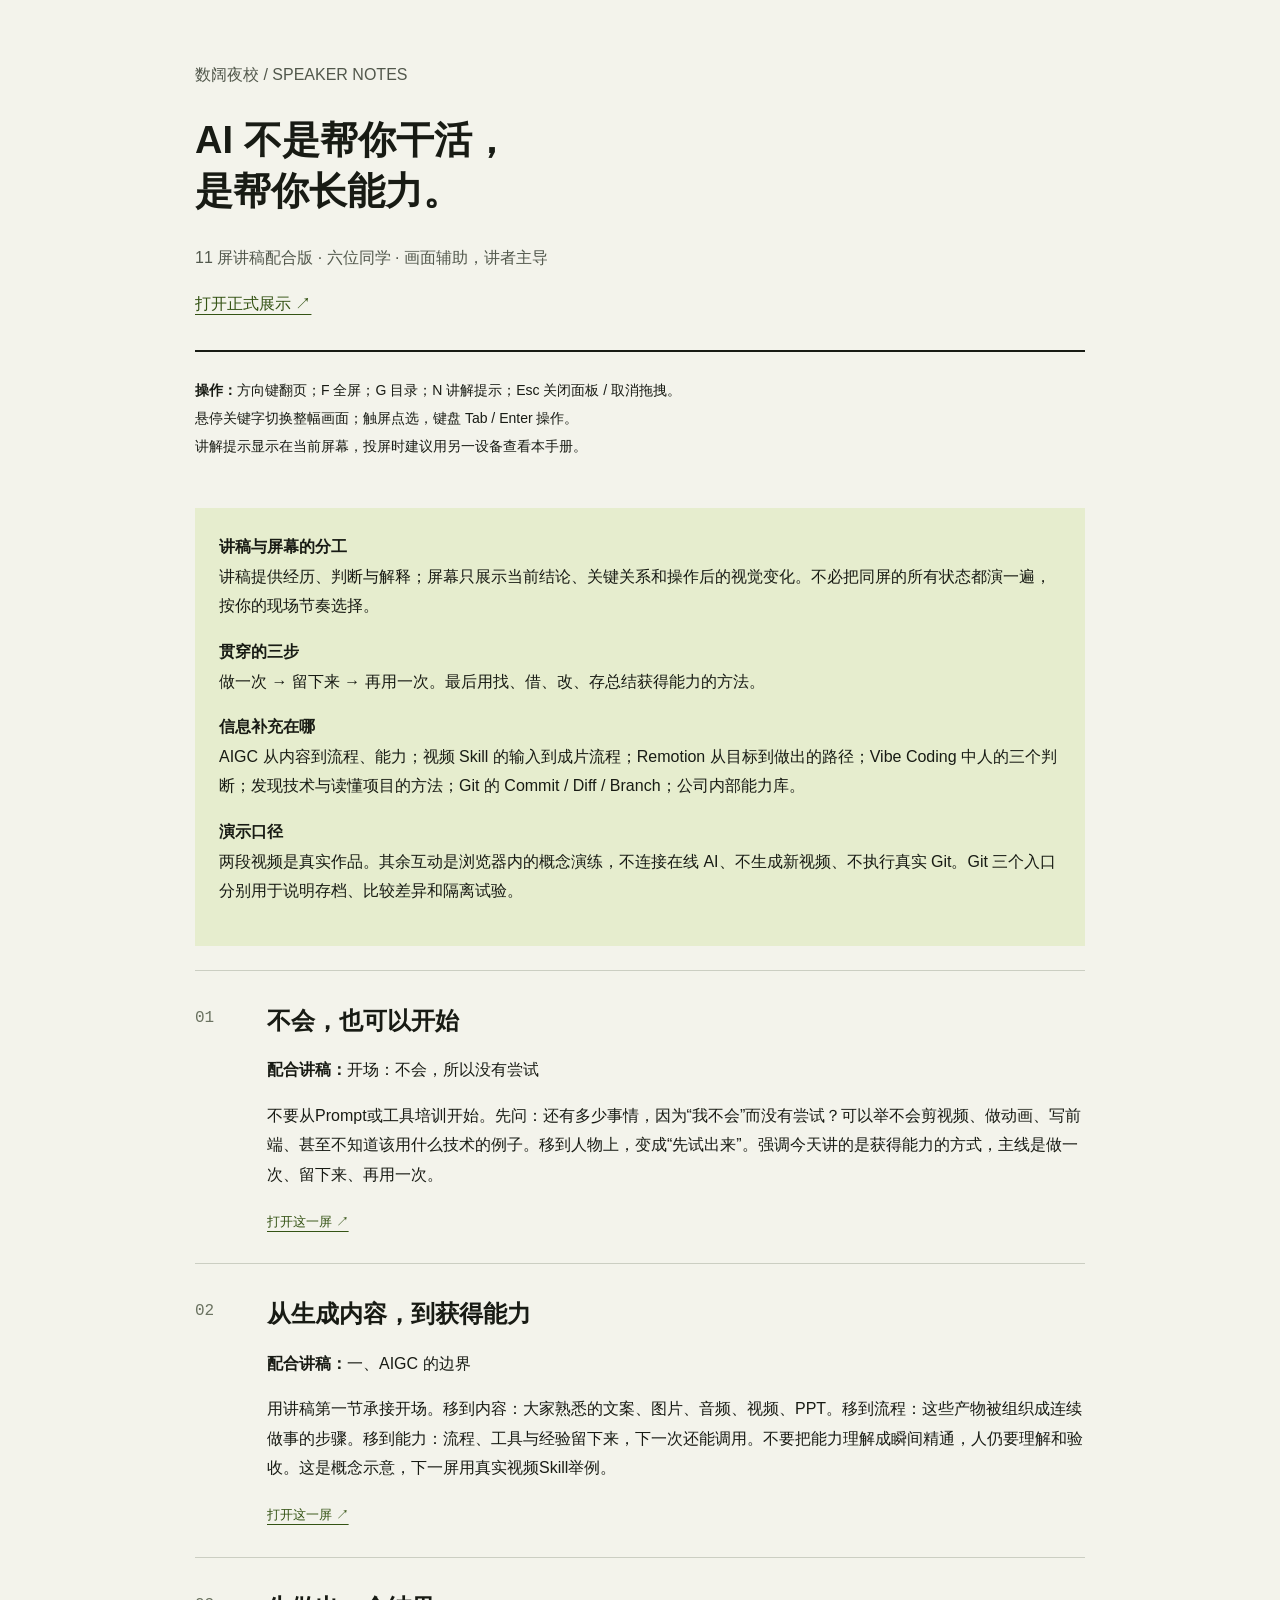
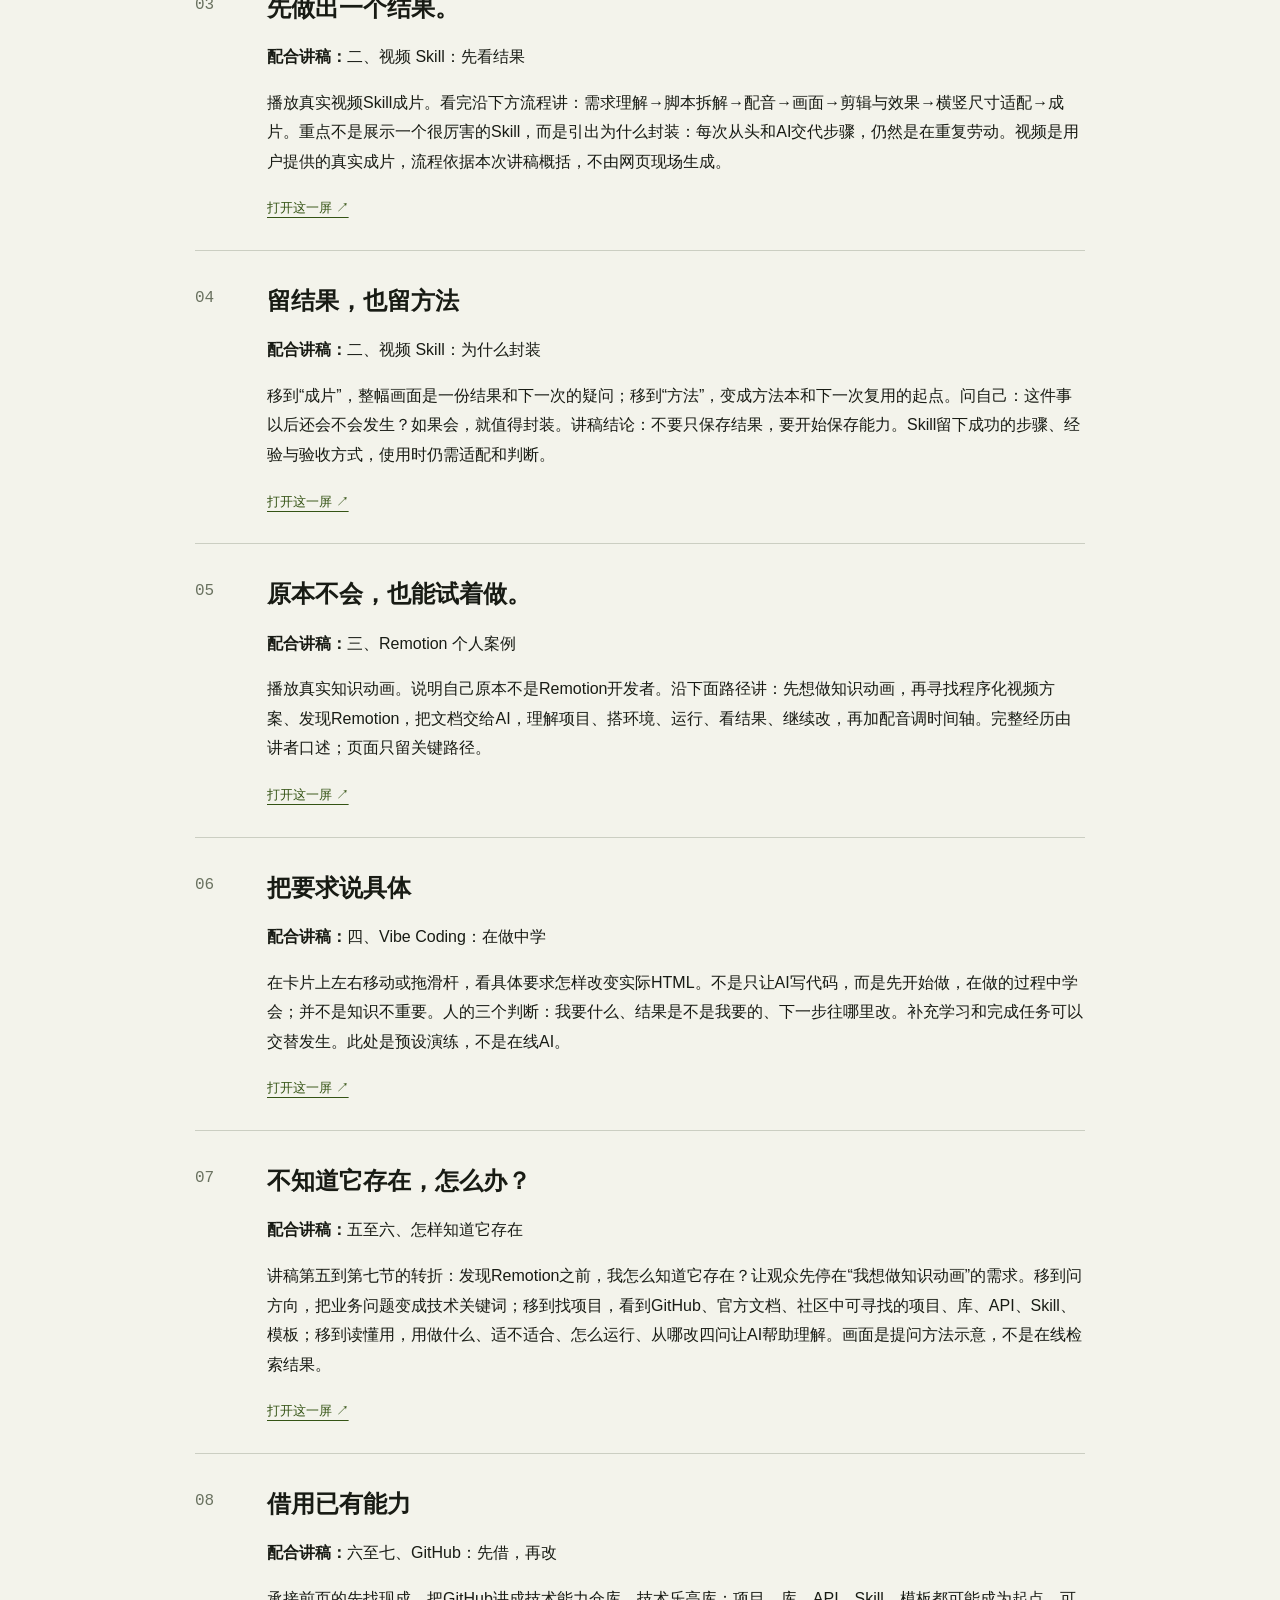
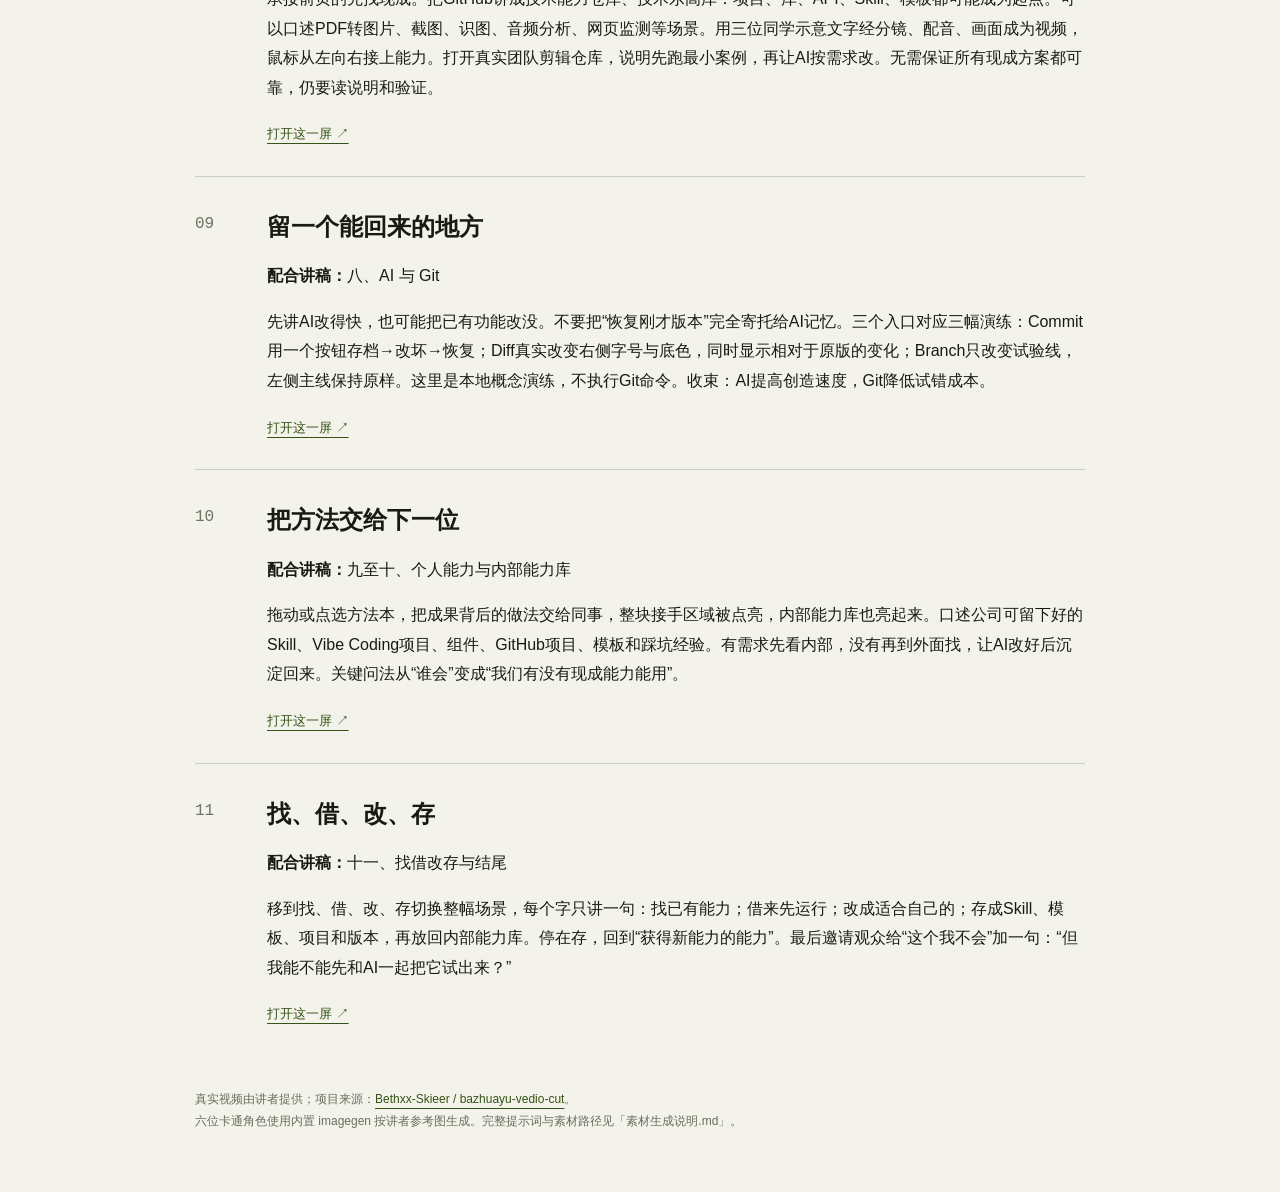
==== 讲者手册.html @ d0a694f9 "Publish interactive AI capability night school presentation" ====
<!doctype html><html lang="zh-CN"><head><meta charset="utf-8"><meta name="viewport" content="width=device-width,initial-scale=1"><title>数阔夜校 · 讲者手册</title><style>
*{box-sizing:border-box}body{margin:0;background:#f3f3eb;color:#181b14;font-family:'Microsoft YaHei',sans-serif;line-height:1.85}main{max-width:950px;margin:auto;padding:60px 30px}header{border-bottom:2px solid #181b14;padding-bottom:32px}h1{font-size:38px;line-height:1.35}header p{color:#52584c}a{color:#345314;text-underline-offset:5px}nav{padding:24px 0;line-height:2;font-size:14px}section{display:grid;grid-template-columns:48px 1fr;gap:24px;border-top:1px solid #cbcec2;padding:28px 0;break-inside:avoid}.num{font-family:Consolas,monospace;color:#6a7260;padding-top:5px}h2{font-size:24px;margin:0 0 12px}p{font-size:16px;margin:0 0 16px}section a{font-size:13px}aside{background:#e6edce;padding:24px;margin:24px 0}footer{font-size:12px;margin-top:32px;color:#66705b}@media(max-width:600px){main{padding:32px 20px}h1{font-size:30px}section{grid-template-columns:28px 1fr;gap:14px}}@media print{main{padding:0}nav,a{display:none}header{page-break-after:avoid}h1{font-size:28px}h2{font-size:18px}p{font-size:12px}section{padding:14px 0}aside{padding:12px}}
</style></head><body><main><header><p>数阔夜校 / SPEAKER NOTES</p><h1>AI 不是帮你干活，<br>是帮你长能力。</h1><p>11 屏讲稿配合版 · 六位同学 · 画面辅助，讲者主导</p><a href="index.html" target="presentation">打开正式展示 ↗</a></header><nav><b>操作：</b>方向键翻页；F 全屏；G 目录；N 讲解提示；Esc 关闭面板 / 取消拖拽。<br>悬停关键字切换整幅画面；触屏点选，键盘 Tab / Enter 操作。<br>讲解提示显示在当前屏幕，投屏时建议用另一设备查看本手册。</nav><aside><b>讲稿与屏幕的分工</b><p>讲稿提供经历、判断与解释；屏幕只展示当前结论、关键关系和操作后的视觉变化。不必把同屏的所有状态都演一遍，按你的现场节奏选择。</p><b>贯穿的三步</b><p>做一次 → 留下来 → 再用一次。最后用找、借、改、存总结获得能力的方法。</p><b>信息补充在哪</b><p>AIGC 从内容到流程、能力；视频 Skill 的输入到成片流程；Remotion 从目标到做出的路径；Vibe Coding 中人的三个判断；发现技术与读懂项目的方法；Git 的 Commit / Diff / Branch；公司内部能力库。</p><b>演示口径</b><p>两段视频是真实作品。其余互动是浏览器内的概念演练，不连接在线 AI、不生成新视频、不执行真实 Git。Git 三个入口分别用于说明存档、比较差异和隔离试验。</p></aside><section><span class="num">01</span><div><h2>不会，也可以开始</h2><p><b>配合讲稿：</b>开场：不会，所以没有尝试</p><p>不要从Prompt或工具培训开始。先问：还有多少事情，因为“我不会”而没有尝试？可以举不会剪视频、做动画、写前端、甚至不知道该用什么技术的例子。移到人物上，变成“先试出来”。强调今天讲的是获得能力的方式，主线是做一次、留下来、再用一次。</p><a href="index.html#opening" target="presentation">打开这一屏 ↗</a></div></section><section><span class="num">02</span><div><h2>从生成内容，到获得能力</h2><p><b>配合讲稿：</b>一、AIGC 的边界</p><p>用讲稿第一节承接开场。移到内容：大家熟悉的文案、图片、音频、视频、PPT。移到流程：这些产物被组织成连续做事的步骤。移到能力：流程、工具与经验留下来，下一次还能调用。不要把能力理解成瞬间精通，人仍要理解和验收。这是概念示意，下一屏用真实视频Skill举例。</p><a href="index.html#aigc" target="presentation">打开这一屏 ↗</a></div></section><section><span class="num">03</span><div><h2>先做出一个结果。</h2><p><b>配合讲稿：</b>二、视频 Skill：先看结果</p><p>播放真实视频Skill成片。看完沿下方流程讲：需求理解→脚本拆解→配音→画面→剪辑与效果→横竖尺寸适配→成片。重点不是展示一个很厉害的Skill，而是引出为什么封装：每次从头和AI交代步骤，仍然是在重复劳动。视频是用户提供的真实成片，流程依据本次讲稿概括，不由网页现场生成。</p><a href="index.html#video-skill" target="presentation">打开这一屏 ↗</a></div></section><section><span class="num">04</span><div><h2>留结果，也留方法</h2><p><b>配合讲稿：</b>二、视频 Skill：为什么封装</p><p>移到“成片”，整幅画面是一份结果和下一次的疑问；移到“方法”，变成方法本和下一次复用的起点。问自己：这件事以后还会不会发生？如果会，就值得封装。讲稿结论：不要只保存结果，要开始保存能力。Skill留下成功的步骤、经验与验收方式，使用时仍需适配和判断。</p><a href="index.html#workflow" target="presentation">打开这一屏 ↗</a></div></section><section><span class="num">05</span><div><h2>原本不会，也能试着做。</h2><p><b>配合讲稿：</b>三、Remotion 个人案例</p><p>播放真实知识动画。说明自己原本不是Remotion开发者。沿下面路径讲：先想做知识动画，再寻找程序化视频方案、发现Remotion，把文档交给AI，理解项目、搭环境、运行、看结果、继续改，再加配音调时间轴。完整经历由讲者口述；页面只留关键路径。</p><a href="index.html#remotion" target="presentation">打开这一屏 ↗</a></div></section><section><span class="num">06</span><div><h2>把要求说具体</h2><p><b>配合讲稿：</b>四、Vibe Coding：在做中学</p><p>在卡片上左右移动或拖滑杆，看具体要求怎样改变实际HTML。不是只让AI写代码，而是先开始做，在做的过程中学会；并不是知识不重要。人的三个判断：我要什么、结果是不是我要的、下一步往哪里改。补充学习和完成任务可以交替发生。此处是预设演练，不是在线AI。</p><a href="index.html#human-ai" target="presentation">打开这一屏 ↗</a></div></section><section><span class="num">07</span><div><h2>不知道它存在，怎么办？</h2><p><b>配合讲稿：</b>五至六、怎样知道它存在</p><p>讲稿第五到第七节的转折：发现Remotion之前，我怎么知道它存在？让观众先停在“我想做知识动画”的需求。移到问方向，把业务问题变成技术关键词；移到找项目，看到GitHub、官方文档、社区中可寻找的项目、库、API、Skill、模板；移到读懂用，用做什么、适不适合、怎么运行、从哪改四问让AI帮助理解。画面是提问方法示意，不是在线检索结果。</p><a href="index.html#discover" target="presentation">打开这一屏 ↗</a></div></section><section><span class="num">08</span><div><h2>借用已有能力</h2><p><b>配合讲稿：</b>六至七、GitHub：先借，再改</p><p>承接前页的先找现成。把GitHub讲成技术能力仓库、技术乐高库：项目、库、API、Skill、模板都可能成为起点。可以口述PDF转图片、截图、识图、音频分析、网页监测等场景。用三位同学示意文字经分镜、配音、画面成为视频，鼠标从左向右接上能力。打开真实团队剪辑仓库，说明先跑最小案例，再让AI按需求改。无需保证所有现成方案都可靠，仍要读说明和验证。</p><a href="index.html#github" target="presentation">打开这一屏 ↗</a></div></section><section><span class="num">09</span><div><h2>留一个能回来的地方</h2><p><b>配合讲稿：</b>八、AI 与 Git</p><p>先讲AI改得快，也可能把已有功能改没。不要把“恢复刚才版本”完全寄托给AI记忆。三个入口对应三幅演练：Commit用一个按钮存档→改坏→恢复；Diff真实改变右侧字号与底色，同时显示相对于原版的变化；Branch只改变试验线，左侧主线保持原样。这里是本地概念演练，不执行Git命令。收束：AI提高创造速度，Git降低试错成本。</p><a href="index.html#git" target="presentation">打开这一屏 ↗</a></div></section><section><span class="num">10</span><div><h2>把方法交给下一位</h2><p><b>配合讲稿：</b>九至十、个人能力与内部能力库</p><p>拖动或点选方法本，把成果背后的做法交给同事，整块接手区域被点亮，内部能力库也亮起来。口述公司可留下好的Skill、Vibe Coding项目、组件、GitHub项目、模板和踩坑经验。有需求先看内部，没有再到外面找，让AI改好后沉淀回来。关键问法从“谁会”变成“我们有没有现成能力能用”。</p><a href="index.html#team" target="presentation">打开这一屏 ↗</a></div></section><section><span class="num">11</span><div><h2>找、借、改、存</h2><p><b>配合讲稿：</b>十一、找借改存与结尾</p><p>移到找、借、改、存切换整幅场景，每个字只讲一句：找已有能力；借来先运行；改成适合自己的；存成Skill、模板、项目和版本，再放回内部能力库。停在存，回到“获得新能力的能力”。最后邀请观众给“这个我不会”加一句：“但我能不能先和AI一起把它试出来？”</p><a href="index.html#ending" target="presentation">打开这一屏 ↗</a></div></section><footer>真实视频由讲者提供；项目来源：<a href="https://github.com/Bethxx-Skieer/bazhuayu-vedio-cut">Bethxx-Skieer / bazhuayu-vedio-cut</a>。<br>六位卡通角色使用内置 imagegen 按讲者参考图生成。完整提示词与素材路径见「素材生成说明.md」。</footer></main></body></html>
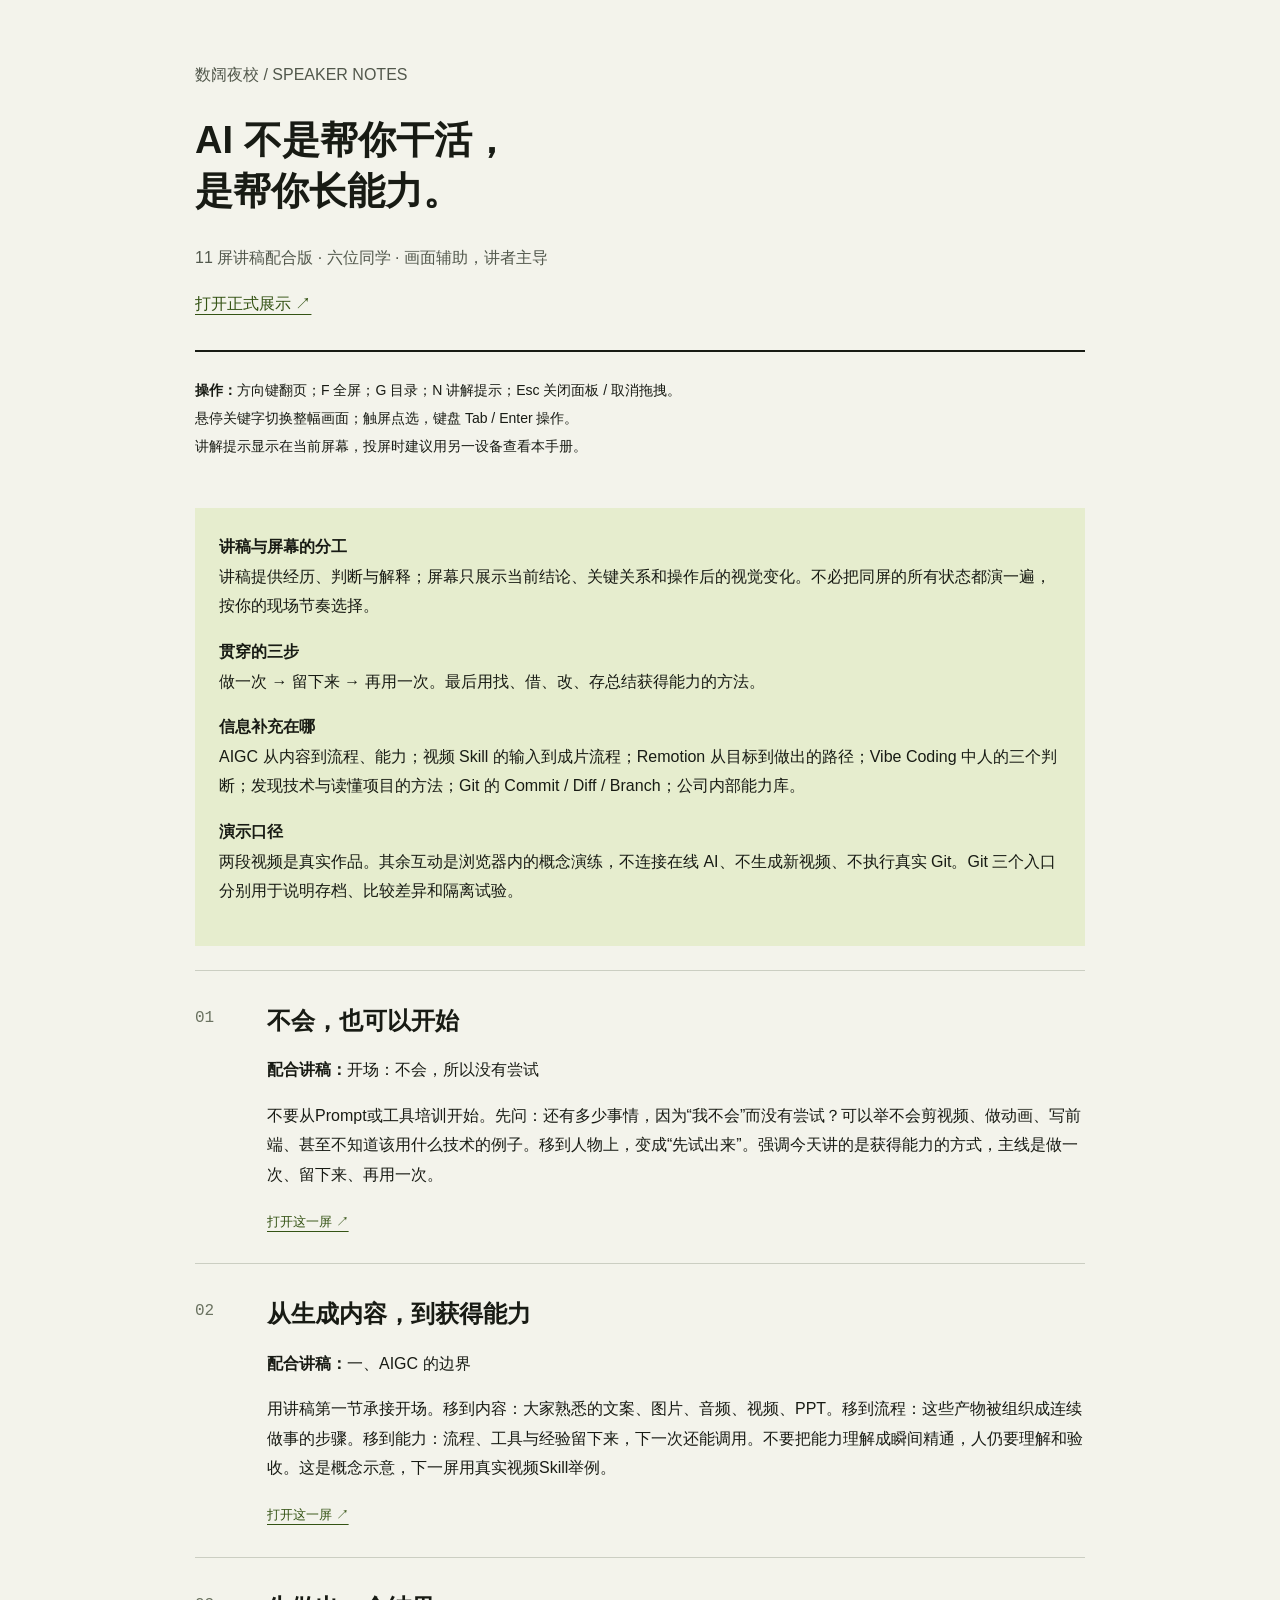
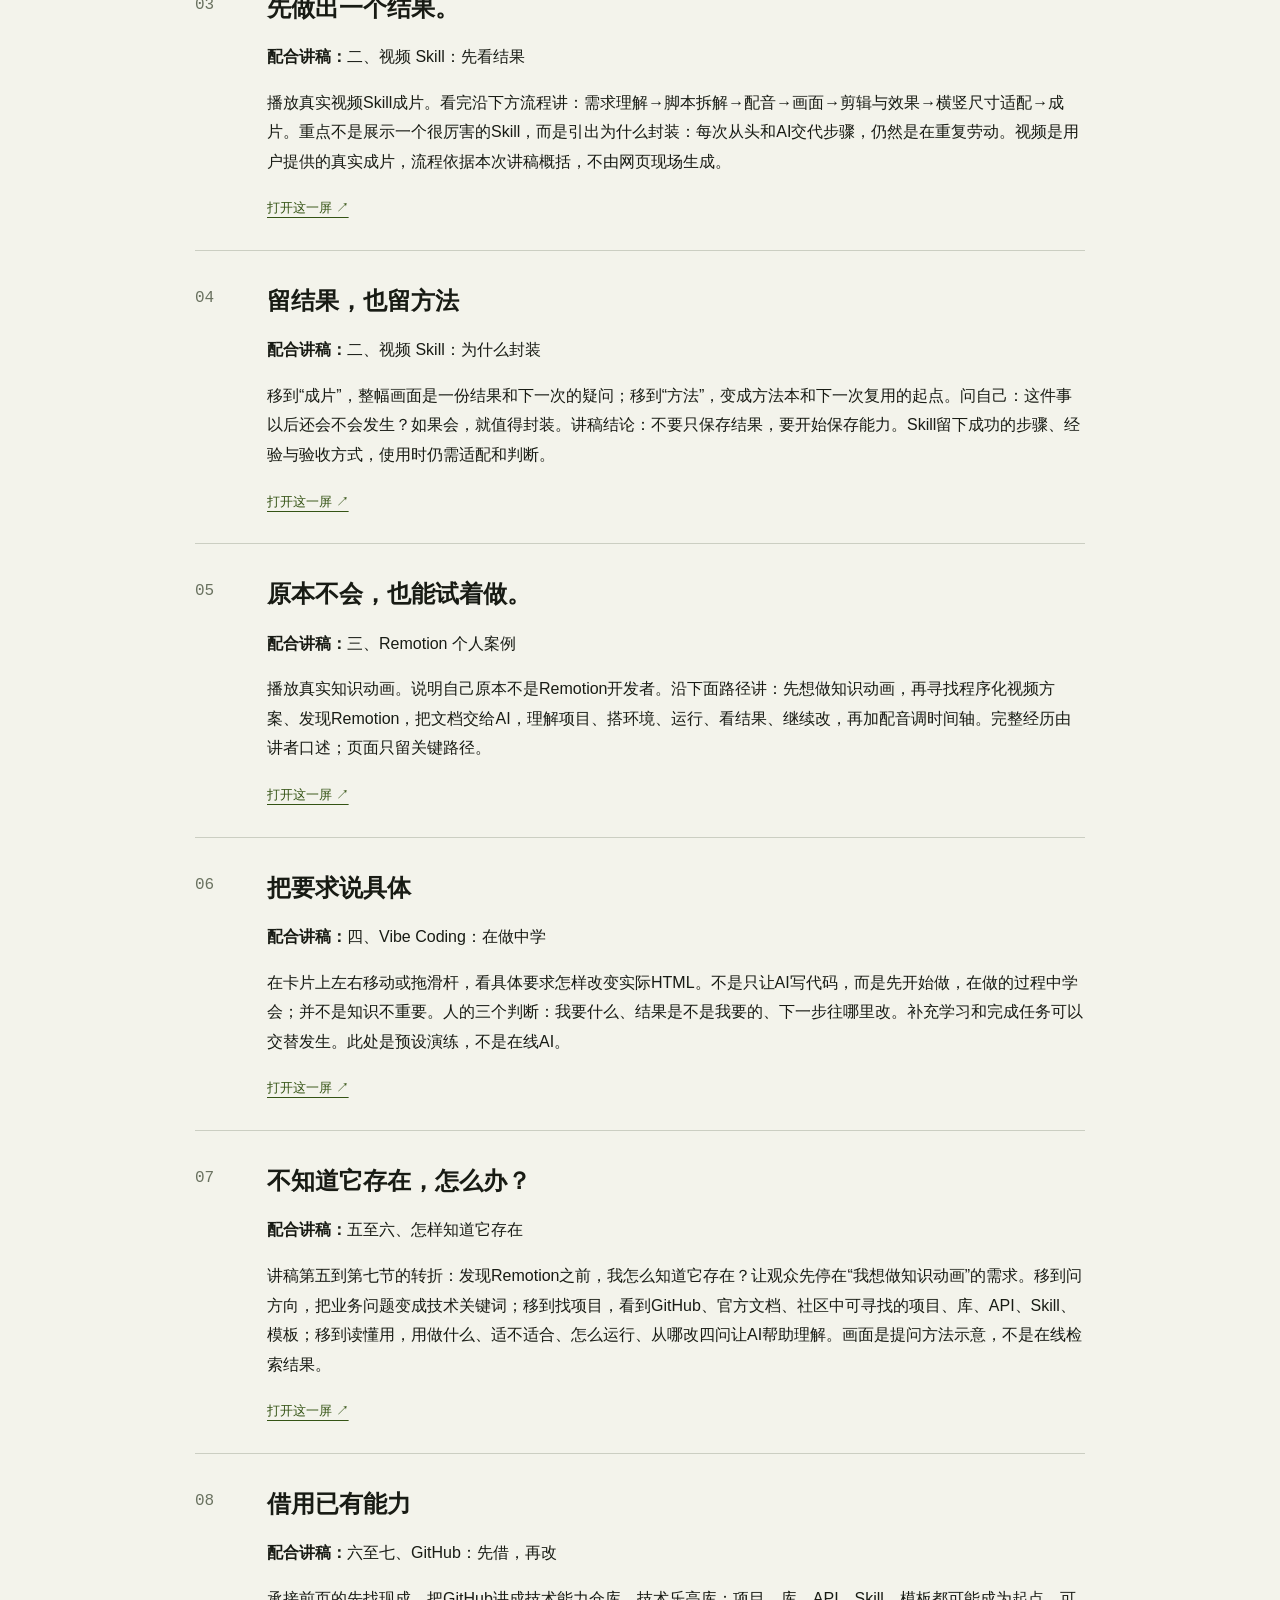
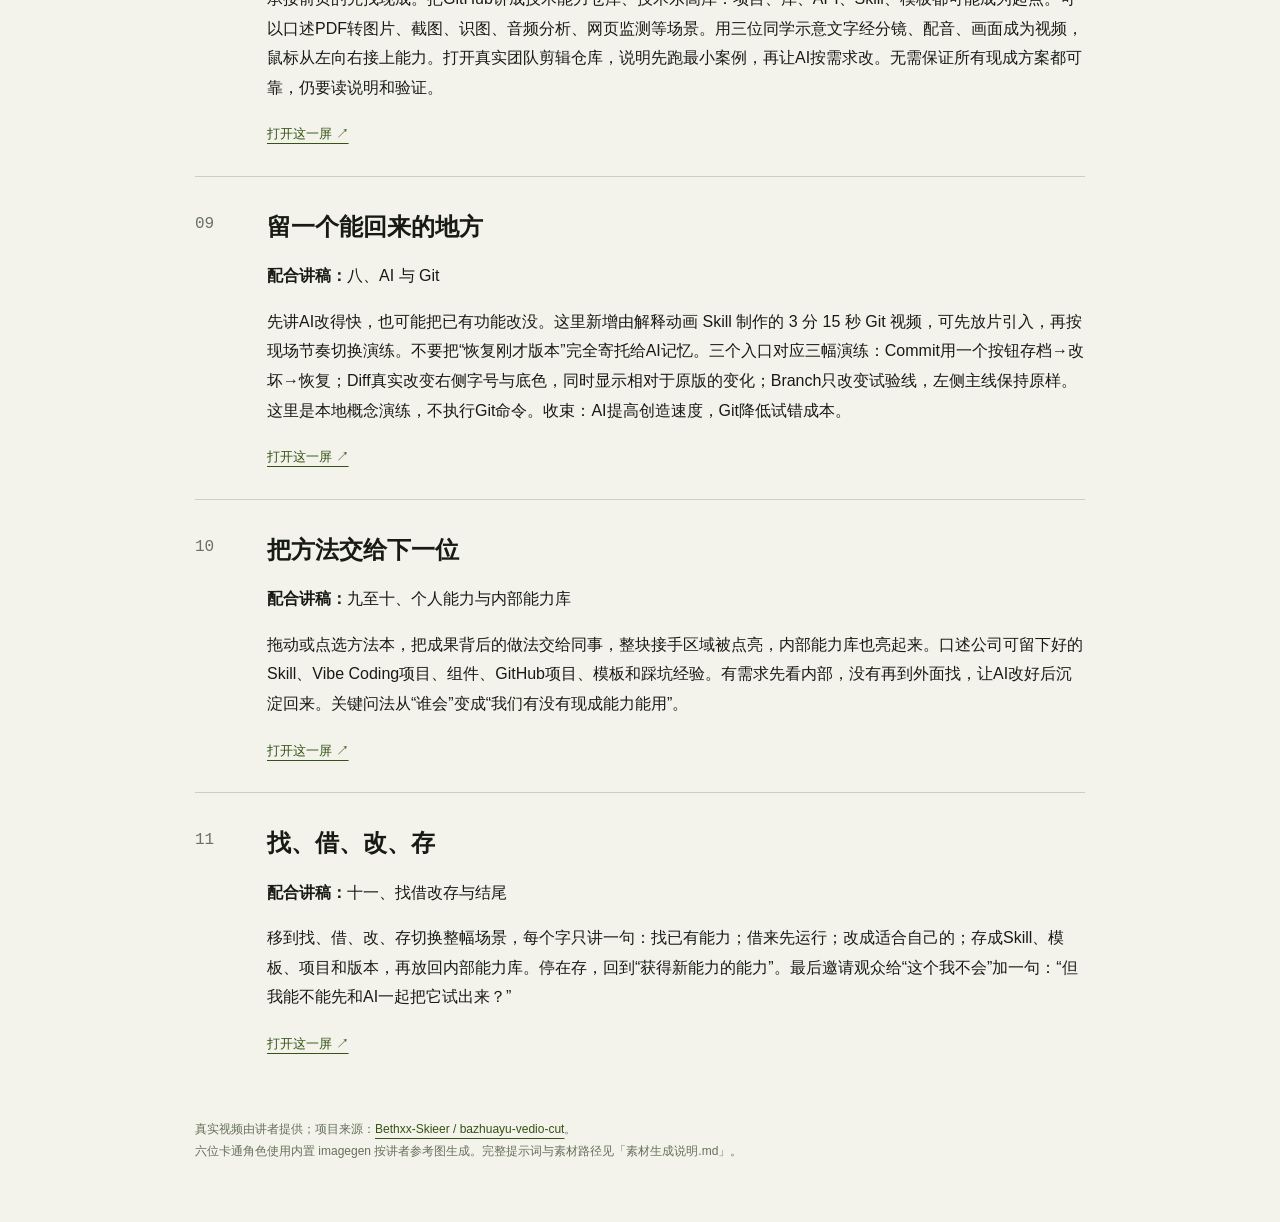
==== commit e9e39e29: "Add Git explainer video and illustrated cover" ====
--- a/讲者手册.html
+++ b/讲者手册.html
@@ -1,3 +1,3 @@
 <!doctype html><html lang="zh-CN"><head><meta charset="utf-8"><meta name="viewport" content="width=device-width,initial-scale=1"><title>数阔夜校 · 讲者手册</title><style>
 *{box-sizing:border-box}body{margin:0;background:#f3f3eb;color:#181b14;font-family:'Microsoft YaHei',sans-serif;line-height:1.85}main{max-width:950px;margin:auto;padding:60px 30px}header{border-bottom:2px solid #181b14;padding-bottom:32px}h1{font-size:38px;line-height:1.35}header p{color:#52584c}a{color:#345314;text-underline-offset:5px}nav{padding:24px 0;line-height:2;font-size:14px}section{display:grid;grid-template-columns:48px 1fr;gap:24px;border-top:1px solid #cbcec2;padding:28px 0;break-inside:avoid}.num{font-family:Consolas,monospace;color:#6a7260;padding-top:5px}h2{font-size:24px;margin:0 0 12px}p{font-size:16px;margin:0 0 16px}section a{font-size:13px}aside{background:#e6edce;padding:24px;margin:24px 0}footer{font-size:12px;margin-top:32px;color:#66705b}@media(max-width:600px){main{padding:32px 20px}h1{font-size:30px}section{grid-template-columns:28px 1fr;gap:14px}}@media print{main{padding:0}nav,a{display:none}header{page-break-after:avoid}h1{font-size:28px}h2{font-size:18px}p{font-size:12px}section{padding:14px 0}aside{padding:12px}}
-</style></head><body><main><header><p>数阔夜校 / SPEAKER NOTES</p><h1>AI 不是帮你干活，<br>是帮你长能力。</h1><p>11 屏讲稿配合版 · 六位同学 · 画面辅助，讲者主导</p><a href="index.html" target="presentation">打开正式展示 ↗</a></header><nav><b>操作：</b>方向键翻页；F 全屏；G 目录；N 讲解提示；Esc 关闭面板 / 取消拖拽。<br>悬停关键字切换整幅画面；触屏点选，键盘 Tab / Enter 操作。<br>讲解提示显示在当前屏幕，投屏时建议用另一设备查看本手册。</nav><aside><b>讲稿与屏幕的分工</b><p>讲稿提供经历、判断与解释；屏幕只展示当前结论、关键关系和操作后的视觉变化。不必把同屏的所有状态都演一遍，按你的现场节奏选择。</p><b>贯穿的三步</b><p>做一次 → 留下来 → 再用一次。最后用找、借、改、存总结获得能力的方法。</p><b>信息补充在哪</b><p>AIGC 从内容到流程、能力；视频 Skill 的输入到成片流程；Remotion 从目标到做出的路径；Vibe Coding 中人的三个判断；发现技术与读懂项目的方法；Git 的 Commit / Diff / Branch；公司内部能力库。</p><b>演示口径</b><p>两段视频是真实作品。其余互动是浏览器内的概念演练，不连接在线 AI、不生成新视频、不执行真实 Git。Git 三个入口分别用于说明存档、比较差异和隔离试验。</p></aside><section><span class="num">01</span><div><h2>不会，也可以开始</h2><p><b>配合讲稿：</b>开场：不会，所以没有尝试</p><p>不要从Prompt或工具培训开始。先问：还有多少事情，因为“我不会”而没有尝试？可以举不会剪视频、做动画、写前端、甚至不知道该用什么技术的例子。移到人物上，变成“先试出来”。强调今天讲的是获得能力的方式，主线是做一次、留下来、再用一次。</p><a href="index.html#opening" target="presentation">打开这一屏 ↗</a></div></section><section><span class="num">02</span><div><h2>从生成内容，到获得能力</h2><p><b>配合讲稿：</b>一、AIGC 的边界</p><p>用讲稿第一节承接开场。移到内容：大家熟悉的文案、图片、音频、视频、PPT。移到流程：这些产物被组织成连续做事的步骤。移到能力：流程、工具与经验留下来，下一次还能调用。不要把能力理解成瞬间精通，人仍要理解和验收。这是概念示意，下一屏用真实视频Skill举例。</p><a href="index.html#aigc" target="presentation">打开这一屏 ↗</a></div></section><section><span class="num">03</span><div><h2>先做出一个结果。</h2><p><b>配合讲稿：</b>二、视频 Skill：先看结果</p><p>播放真实视频Skill成片。看完沿下方流程讲：需求理解→脚本拆解→配音→画面→剪辑与效果→横竖尺寸适配→成片。重点不是展示一个很厉害的Skill，而是引出为什么封装：每次从头和AI交代步骤，仍然是在重复劳动。视频是用户提供的真实成片，流程依据本次讲稿概括，不由网页现场生成。</p><a href="index.html#video-skill" target="presentation">打开这一屏 ↗</a></div></section><section><span class="num">04</span><div><h2>留结果，也留方法</h2><p><b>配合讲稿：</b>二、视频 Skill：为什么封装</p><p>移到“成片”，整幅画面是一份结果和下一次的疑问；移到“方法”，变成方法本和下一次复用的起点。问自己：这件事以后还会不会发生？如果会，就值得封装。讲稿结论：不要只保存结果，要开始保存能力。Skill留下成功的步骤、经验与验收方式，使用时仍需适配和判断。</p><a href="index.html#workflow" target="presentation">打开这一屏 ↗</a></div></section><section><span class="num">05</span><div><h2>原本不会，也能试着做。</h2><p><b>配合讲稿：</b>三、Remotion 个人案例</p><p>播放真实知识动画。说明自己原本不是Remotion开发者。沿下面路径讲：先想做知识动画，再寻找程序化视频方案、发现Remotion，把文档交给AI，理解项目、搭环境、运行、看结果、继续改，再加配音调时间轴。完整经历由讲者口述；页面只留关键路径。</p><a href="index.html#remotion" target="presentation">打开这一屏 ↗</a></div></section><section><span class="num">06</span><div><h2>把要求说具体</h2><p><b>配合讲稿：</b>四、Vibe Coding：在做中学</p><p>在卡片上左右移动或拖滑杆，看具体要求怎样改变实际HTML。不是只让AI写代码，而是先开始做，在做的过程中学会；并不是知识不重要。人的三个判断：我要什么、结果是不是我要的、下一步往哪里改。补充学习和完成任务可以交替发生。此处是预设演练，不是在线AI。</p><a href="index.html#human-ai" target="presentation">打开这一屏 ↗</a></div></section><section><span class="num">07</span><div><h2>不知道它存在，怎么办？</h2><p><b>配合讲稿：</b>五至六、怎样知道它存在</p><p>讲稿第五到第七节的转折：发现Remotion之前，我怎么知道它存在？让观众先停在“我想做知识动画”的需求。移到问方向，把业务问题变成技术关键词；移到找项目，看到GitHub、官方文档、社区中可寻找的项目、库、API、Skill、模板；移到读懂用，用做什么、适不适合、怎么运行、从哪改四问让AI帮助理解。画面是提问方法示意，不是在线检索结果。</p><a href="index.html#discover" target="presentation">打开这一屏 ↗</a></div></section><section><span class="num">08</span><div><h2>借用已有能力</h2><p><b>配合讲稿：</b>六至七、GitHub：先借，再改</p><p>承接前页的先找现成。把GitHub讲成技术能力仓库、技术乐高库：项目、库、API、Skill、模板都可能成为起点。可以口述PDF转图片、截图、识图、音频分析、网页监测等场景。用三位同学示意文字经分镜、配音、画面成为视频，鼠标从左向右接上能力。打开真实团队剪辑仓库，说明先跑最小案例，再让AI按需求改。无需保证所有现成方案都可靠，仍要读说明和验证。</p><a href="index.html#github" target="presentation">打开这一屏 ↗</a></div></section><section><span class="num">09</span><div><h2>留一个能回来的地方</h2><p><b>配合讲稿：</b>八、AI 与 Git</p><p>先讲AI改得快，也可能把已有功能改没。不要把“恢复刚才版本”完全寄托给AI记忆。三个入口对应三幅演练：Commit用一个按钮存档→改坏→恢复；Diff真实改变右侧字号与底色，同时显示相对于原版的变化；Branch只改变试验线，左侧主线保持原样。这里是本地概念演练，不执行Git命令。收束：AI提高创造速度，Git降低试错成本。</p><a href="index.html#git" target="presentation">打开这一屏 ↗</a></div></section><section><span class="num">10</span><div><h2>把方法交给下一位</h2><p><b>配合讲稿：</b>九至十、个人能力与内部能力库</p><p>拖动或点选方法本，把成果背后的做法交给同事，整块接手区域被点亮，内部能力库也亮起来。口述公司可留下好的Skill、Vibe Coding项目、组件、GitHub项目、模板和踩坑经验。有需求先看内部，没有再到外面找，让AI改好后沉淀回来。关键问法从“谁会”变成“我们有没有现成能力能用”。</p><a href="index.html#team" target="presentation">打开这一屏 ↗</a></div></section><section><span class="num">11</span><div><h2>找、借、改、存</h2><p><b>配合讲稿：</b>十一、找借改存与结尾</p><p>移到找、借、改、存切换整幅场景，每个字只讲一句：找已有能力；借来先运行；改成适合自己的；存成Skill、模板、项目和版本，再放回内部能力库。停在存，回到“获得新能力的能力”。最后邀请观众给“这个我不会”加一句：“但我能不能先和AI一起把它试出来？”</p><a href="index.html#ending" target="presentation">打开这一屏 ↗</a></div></section><footer>真实视频由讲者提供；项目来源：<a href="https://github.com/Bethxx-Skieer/bazhuayu-vedio-cut">Bethxx-Skieer / bazhuayu-vedio-cut</a>。<br>六位卡通角色使用内置 imagegen 按讲者参考图生成。完整提示词与素材路径见「素材生成说明.md」。</footer></main></body></html>+</style></head><body><main><header><p>数阔夜校 / SPEAKER NOTES</p><h1>AI 不是帮你干活，<br>是帮你长能力。</h1><p>11 屏讲稿配合版 · 六位同学 · 画面辅助，讲者主导</p><a href="index.html" target="presentation">打开正式展示 ↗</a></header><nav><b>操作：</b>方向键翻页；F 全屏；G 目录；N 讲解提示；Esc 关闭面板 / 取消拖拽。<br>悬停关键字切换整幅画面；触屏点选，键盘 Tab / Enter 操作。<br>讲解提示显示在当前屏幕，投屏时建议用另一设备查看本手册。</nav><aside><b>讲稿与屏幕的分工</b><p>讲稿提供经历、判断与解释；屏幕只展示当前结论、关键关系和操作后的视觉变化。不必把同屏的所有状态都演一遍，按你的现场节奏选择。</p><b>贯穿的三步</b><p>做一次 → 留下来 → 再用一次。最后用找、借、改、存总结获得能力的方法。</p><b>信息补充在哪</b><p>AIGC 从内容到流程、能力；视频 Skill 的输入到成片流程；Remotion 从目标到做出的路径；Vibe Coding 中人的三个判断；发现技术与读懂项目的方法；Git 的 Commit / Diff / Branch；公司内部能力库。</p><b>演示口径</b><p>两段视频是真实作品。其余互动是浏览器内的概念演练，不连接在线 AI、不生成新视频、不执行真实 Git。Git 三个入口分别用于说明存档、比较差异和隔离试验。</p></aside><section><span class="num">01</span><div><h2>不会，也可以开始</h2><p><b>配合讲稿：</b>开场：不会，所以没有尝试</p><p>不要从Prompt或工具培训开始。先问：还有多少事情，因为“我不会”而没有尝试？可以举不会剪视频、做动画、写前端、甚至不知道该用什么技术的例子。移到人物上，变成“先试出来”。强调今天讲的是获得能力的方式，主线是做一次、留下来、再用一次。</p><a href="index.html#opening" target="presentation">打开这一屏 ↗</a></div></section><section><span class="num">02</span><div><h2>从生成内容，到获得能力</h2><p><b>配合讲稿：</b>一、AIGC 的边界</p><p>用讲稿第一节承接开场。移到内容：大家熟悉的文案、图片、音频、视频、PPT。移到流程：这些产物被组织成连续做事的步骤。移到能力：流程、工具与经验留下来，下一次还能调用。不要把能力理解成瞬间精通，人仍要理解和验收。这是概念示意，下一屏用真实视频Skill举例。</p><a href="index.html#aigc" target="presentation">打开这一屏 ↗</a></div></section><section><span class="num">03</span><div><h2>先做出一个结果。</h2><p><b>配合讲稿：</b>二、视频 Skill：先看结果</p><p>播放真实视频Skill成片。看完沿下方流程讲：需求理解→脚本拆解→配音→画面→剪辑与效果→横竖尺寸适配→成片。重点不是展示一个很厉害的Skill，而是引出为什么封装：每次从头和AI交代步骤，仍然是在重复劳动。视频是用户提供的真实成片，流程依据本次讲稿概括，不由网页现场生成。</p><a href="index.html#video-skill" target="presentation">打开这一屏 ↗</a></div></section><section><span class="num">04</span><div><h2>留结果，也留方法</h2><p><b>配合讲稿：</b>二、视频 Skill：为什么封装</p><p>移到“成片”，整幅画面是一份结果和下一次的疑问；移到“方法”，变成方法本和下一次复用的起点。问自己：这件事以后还会不会发生？如果会，就值得封装。讲稿结论：不要只保存结果，要开始保存能力。Skill留下成功的步骤、经验与验收方式，使用时仍需适配和判断。</p><a href="index.html#workflow" target="presentation">打开这一屏 ↗</a></div></section><section><span class="num">05</span><div><h2>原本不会，也能试着做。</h2><p><b>配合讲稿：</b>三、Remotion 个人案例</p><p>播放真实知识动画。说明自己原本不是Remotion开发者。沿下面路径讲：先想做知识动画，再寻找程序化视频方案、发现Remotion，把文档交给AI，理解项目、搭环境、运行、看结果、继续改，再加配音调时间轴。完整经历由讲者口述；页面只留关键路径。</p><a href="index.html#remotion" target="presentation">打开这一屏 ↗</a></div></section><section><span class="num">06</span><div><h2>把要求说具体</h2><p><b>配合讲稿：</b>四、Vibe Coding：在做中学</p><p>在卡片上左右移动或拖滑杆，看具体要求怎样改变实际HTML。不是只让AI写代码，而是先开始做，在做的过程中学会；并不是知识不重要。人的三个判断：我要什么、结果是不是我要的、下一步往哪里改。补充学习和完成任务可以交替发生。此处是预设演练，不是在线AI。</p><a href="index.html#human-ai" target="presentation">打开这一屏 ↗</a></div></section><section><span class="num">07</span><div><h2>不知道它存在，怎么办？</h2><p><b>配合讲稿：</b>五至六、怎样知道它存在</p><p>讲稿第五到第七节的转折：发现Remotion之前，我怎么知道它存在？让观众先停在“我想做知识动画”的需求。移到问方向，把业务问题变成技术关键词；移到找项目，看到GitHub、官方文档、社区中可寻找的项目、库、API、Skill、模板；移到读懂用，用做什么、适不适合、怎么运行、从哪改四问让AI帮助理解。画面是提问方法示意，不是在线检索结果。</p><a href="index.html#discover" target="presentation">打开这一屏 ↗</a></div></section><section><span class="num">08</span><div><h2>借用已有能力</h2><p><b>配合讲稿：</b>六至七、GitHub：先借，再改</p><p>承接前页的先找现成。把GitHub讲成技术能力仓库、技术乐高库：项目、库、API、Skill、模板都可能成为起点。可以口述PDF转图片、截图、识图、音频分析、网页监测等场景。用三位同学示意文字经分镜、配音、画面成为视频，鼠标从左向右接上能力。打开真实团队剪辑仓库，说明先跑最小案例，再让AI按需求改。无需保证所有现成方案都可靠，仍要读说明和验证。</p><a href="index.html#github" target="presentation">打开这一屏 ↗</a></div></section><section><span class="num">09</span><div><h2>留一个能回来的地方</h2><p><b>配合讲稿：</b>八、AI 与 Git</p><p>先讲AI改得快，也可能把已有功能改没。这里新增由解释动画 Skill 制作的 3 分 15 秒 Git 视频，可先放片引入，再按现场节奏切换演练。不要把“恢复刚才版本”完全寄托给AI记忆。三个入口对应三幅演练：Commit用一个按钮存档→改坏→恢复；Diff真实改变右侧字号与底色，同时显示相对于原版的变化；Branch只改变试验线，左侧主线保持原样。这里是本地概念演练，不执行Git命令。收束：AI提高创造速度，Git降低试错成本。</p><a href="index.html#git" target="presentation">打开这一屏 ↗</a></div></section><section><span class="num">10</span><div><h2>把方法交给下一位</h2><p><b>配合讲稿：</b>九至十、个人能力与内部能力库</p><p>拖动或点选方法本，把成果背后的做法交给同事，整块接手区域被点亮，内部能力库也亮起来。口述公司可留下好的Skill、Vibe Coding项目、组件、GitHub项目、模板和踩坑经验。有需求先看内部，没有再到外面找，让AI改好后沉淀回来。关键问法从“谁会”变成“我们有没有现成能力能用”。</p><a href="index.html#team" target="presentation">打开这一屏 ↗</a></div></section><section><span class="num">11</span><div><h2>找、借、改、存</h2><p><b>配合讲稿：</b>十一、找借改存与结尾</p><p>移到找、借、改、存切换整幅场景，每个字只讲一句：找已有能力；借来先运行；改成适合自己的；存成Skill、模板、项目和版本，再放回内部能力库。停在存，回到“获得新能力的能力”。最后邀请观众给“这个我不会”加一句：“但我能不能先和AI一起把它试出来？”</p><a href="index.html#ending" target="presentation">打开这一屏 ↗</a></div></section><footer>真实视频由讲者提供；项目来源：<a href="https://github.com/Bethxx-Skieer/bazhuayu-vedio-cut">Bethxx-Skieer / bazhuayu-vedio-cut</a>。<br>六位卡通角色使用内置 imagegen 按讲者参考图生成。完整提示词与素材路径见「素材生成说明.md」。</footer></main></body></html>
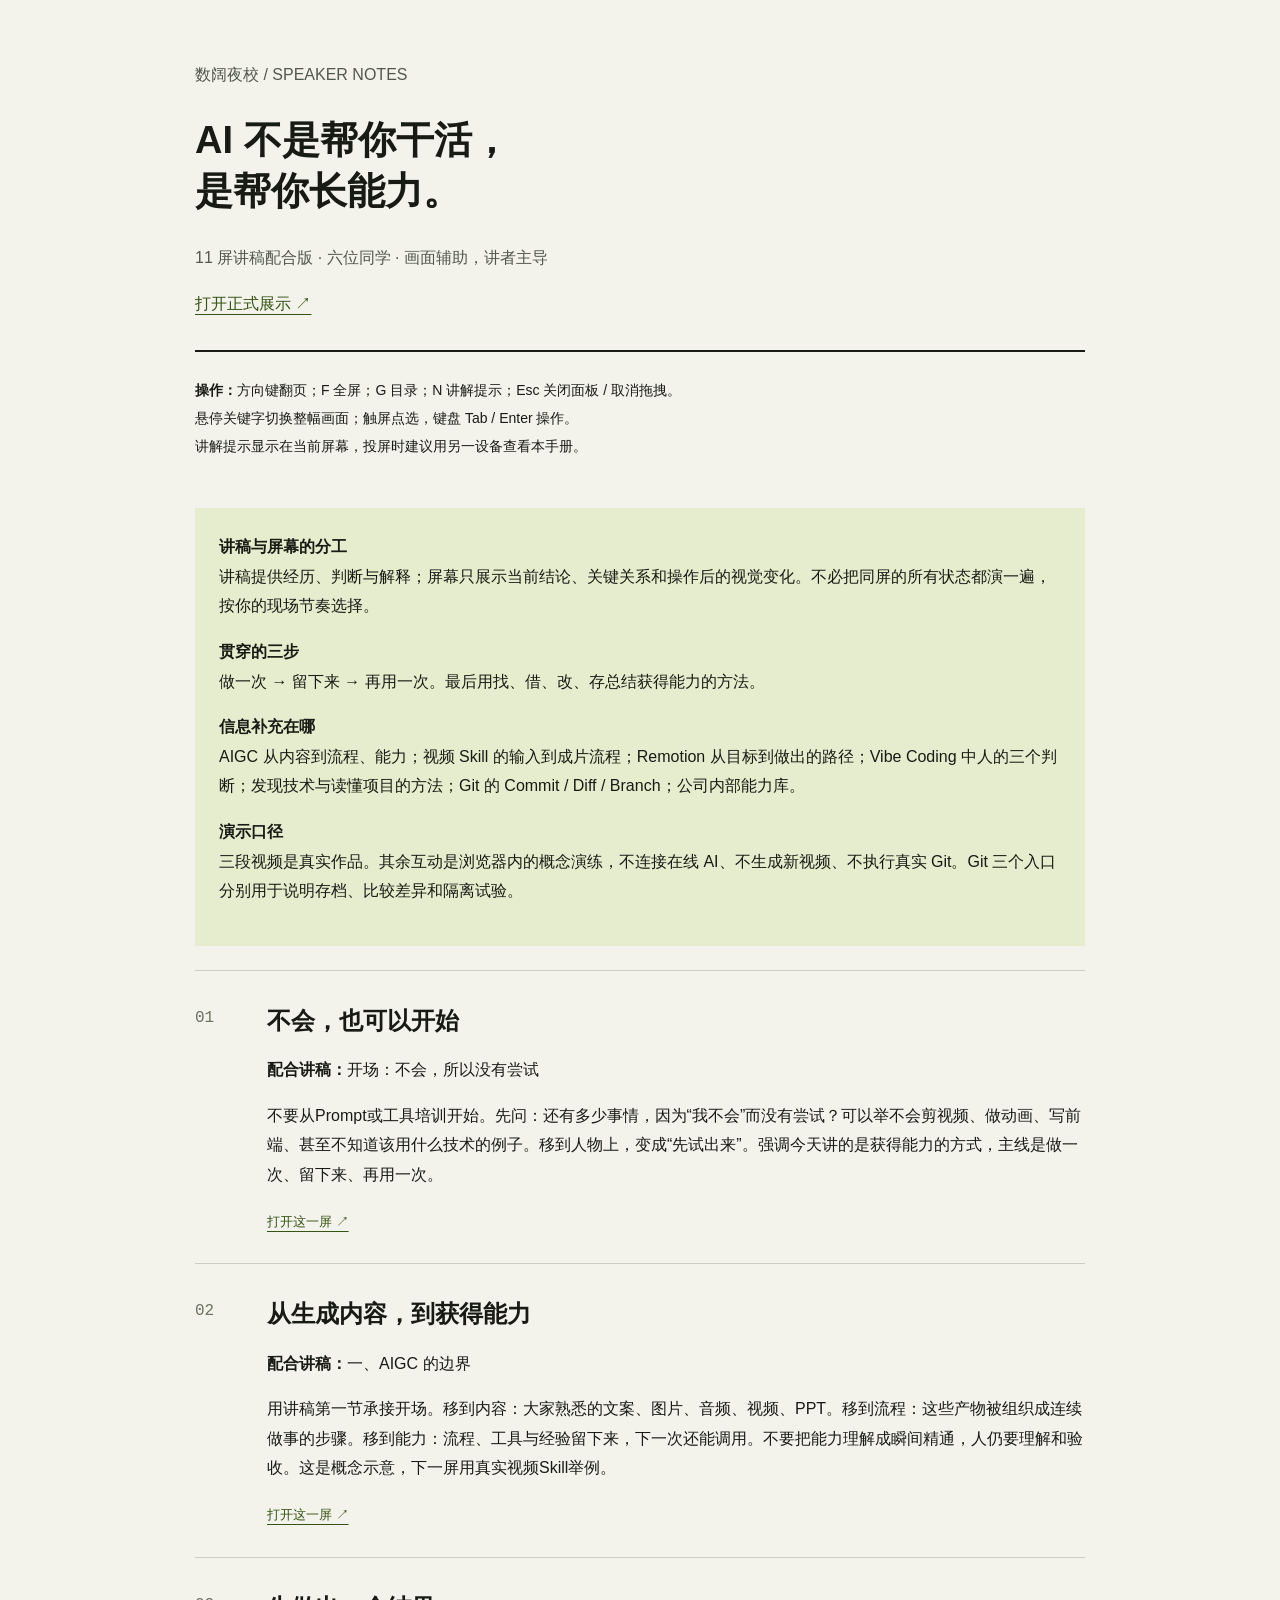
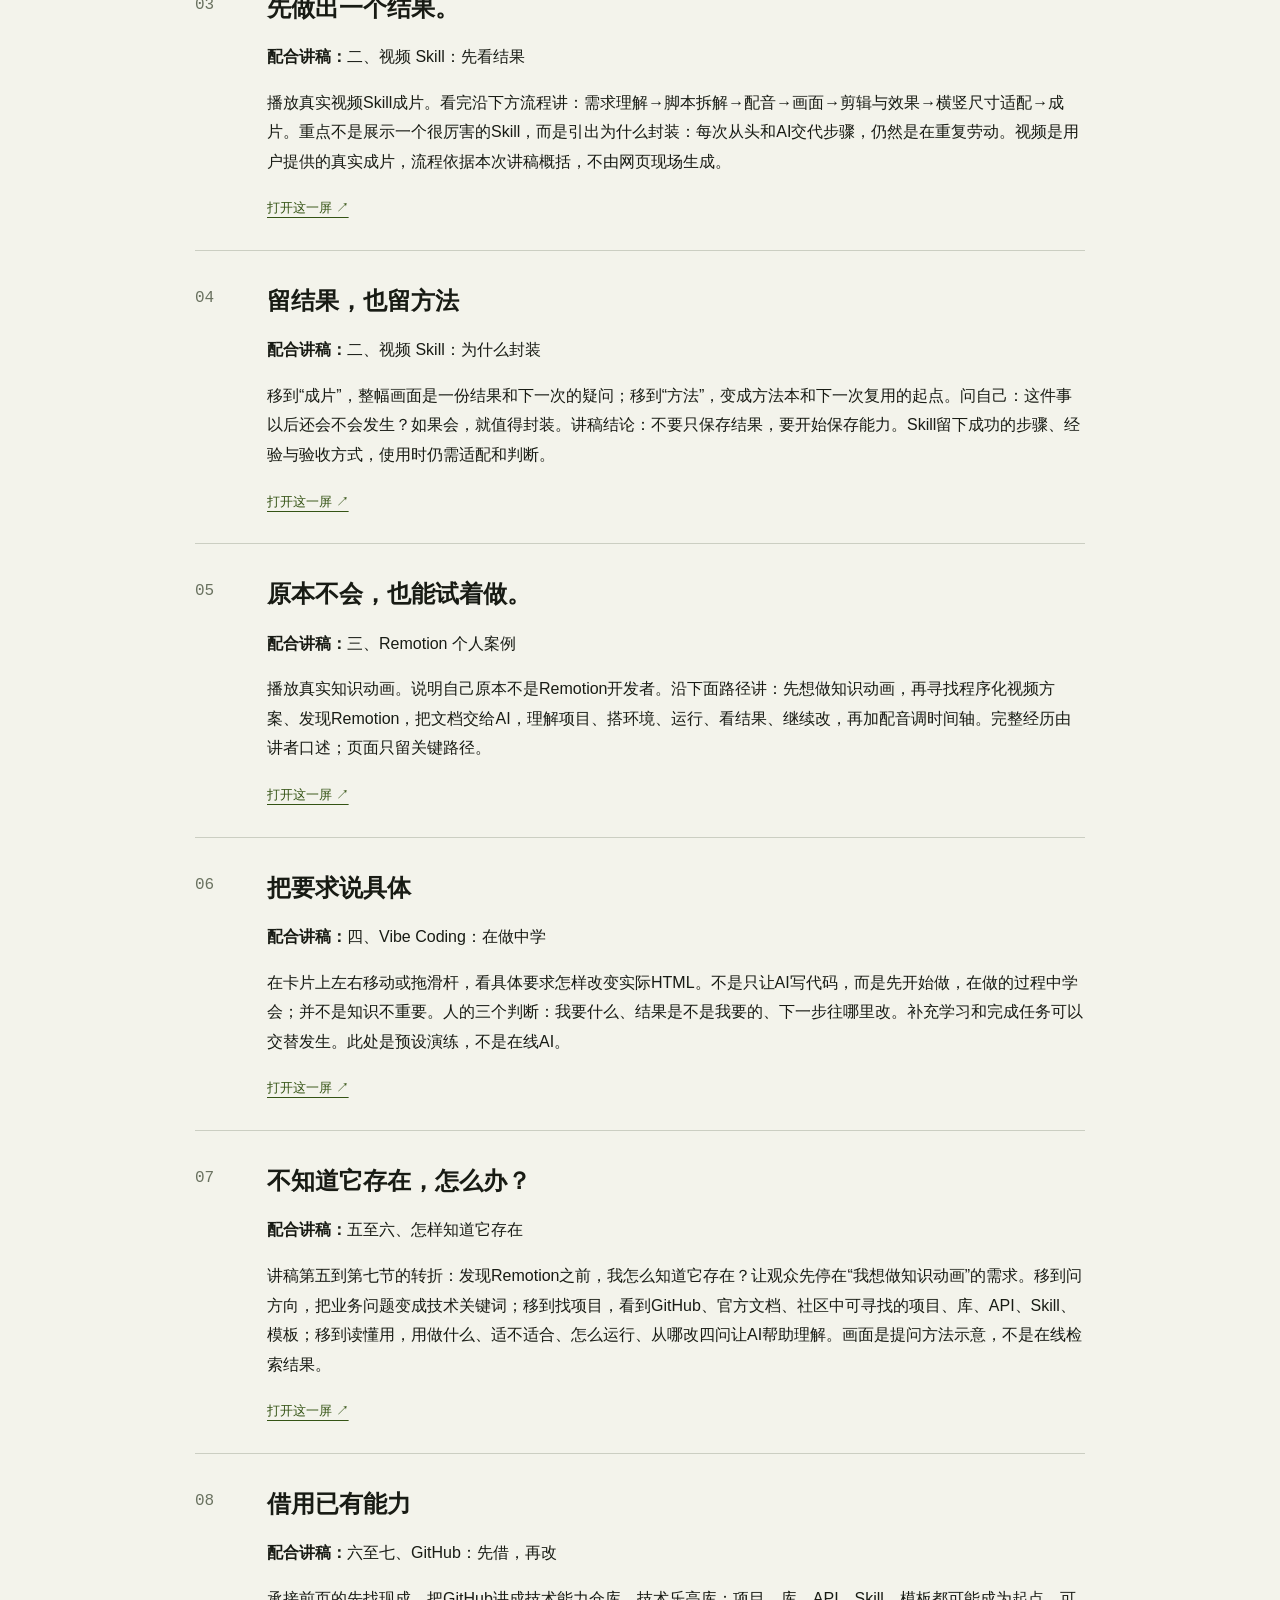
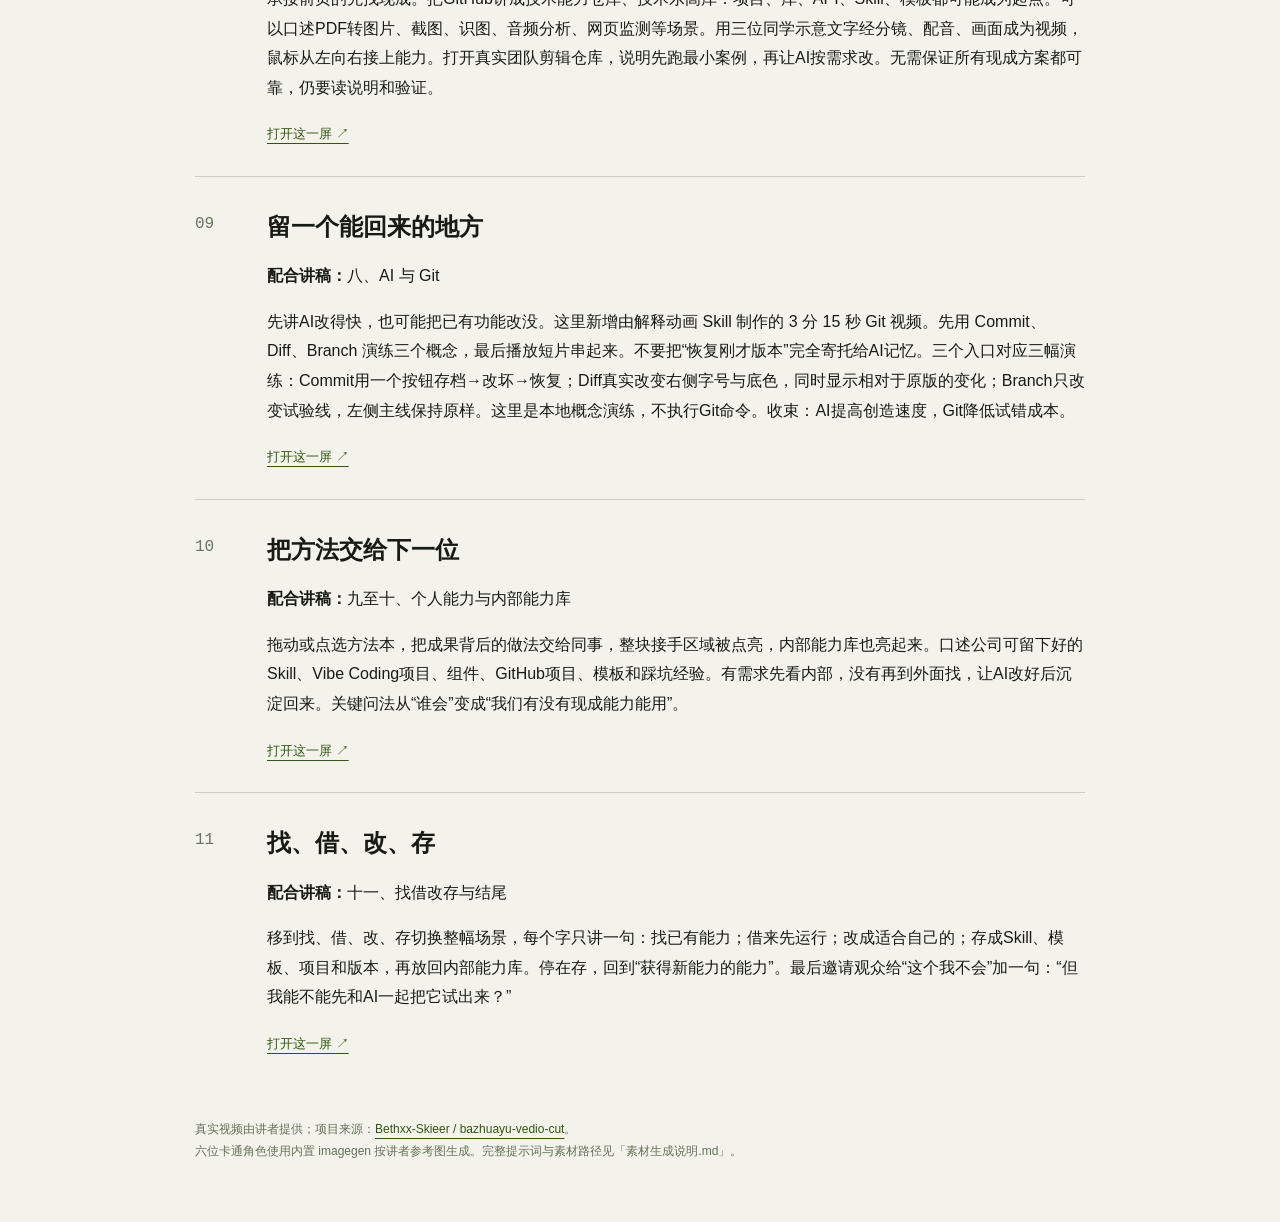
==== commit 34c91765: "Move Git explainer animation after concept demos" ====
--- a/讲者手册.html
+++ b/讲者手册.html
@@ -1,3 +1,3 @@
 <!doctype html><html lang="zh-CN"><head><meta charset="utf-8"><meta name="viewport" content="width=device-width,initial-scale=1"><title>数阔夜校 · 讲者手册</title><style>
 *{box-sizing:border-box}body{margin:0;background:#f3f3eb;color:#181b14;font-family:'Microsoft YaHei',sans-serif;line-height:1.85}main{max-width:950px;margin:auto;padding:60px 30px}header{border-bottom:2px solid #181b14;padding-bottom:32px}h1{font-size:38px;line-height:1.35}header p{color:#52584c}a{color:#345314;text-underline-offset:5px}nav{padding:24px 0;line-height:2;font-size:14px}section{display:grid;grid-template-columns:48px 1fr;gap:24px;border-top:1px solid #cbcec2;padding:28px 0;break-inside:avoid}.num{font-family:Consolas,monospace;color:#6a7260;padding-top:5px}h2{font-size:24px;margin:0 0 12px}p{font-size:16px;margin:0 0 16px}section a{font-size:13px}aside{background:#e6edce;padding:24px;margin:24px 0}footer{font-size:12px;margin-top:32px;color:#66705b}@media(max-width:600px){main{padding:32px 20px}h1{font-size:30px}section{grid-template-columns:28px 1fr;gap:14px}}@media print{main{padding:0}nav,a{display:none}header{page-break-after:avoid}h1{font-size:28px}h2{font-size:18px}p{font-size:12px}section{padding:14px 0}aside{padding:12px}}
-</style></head><body><main><header><p>数阔夜校 / SPEAKER NOTES</p><h1>AI 不是帮你干活，<br>是帮你长能力。</h1><p>11 屏讲稿配合版 · 六位同学 · 画面辅助，讲者主导</p><a href="index.html" target="presentation">打开正式展示 ↗</a></header><nav><b>操作：</b>方向键翻页；F 全屏；G 目录；N 讲解提示；Esc 关闭面板 / 取消拖拽。<br>悬停关键字切换整幅画面；触屏点选，键盘 Tab / Enter 操作。<br>讲解提示显示在当前屏幕，投屏时建议用另一设备查看本手册。</nav><aside><b>讲稿与屏幕的分工</b><p>讲稿提供经历、判断与解释；屏幕只展示当前结论、关键关系和操作后的视觉变化。不必把同屏的所有状态都演一遍，按你的现场节奏选择。</p><b>贯穿的三步</b><p>做一次 → 留下来 → 再用一次。最后用找、借、改、存总结获得能力的方法。</p><b>信息补充在哪</b><p>AIGC 从内容到流程、能力；视频 Skill 的输入到成片流程；Remotion 从目标到做出的路径；Vibe Coding 中人的三个判断；发现技术与读懂项目的方法；Git 的 Commit / Diff / Branch；公司内部能力库。</p><b>演示口径</b><p>两段视频是真实作品。其余互动是浏览器内的概念演练，不连接在线 AI、不生成新视频、不执行真实 Git。Git 三个入口分别用于说明存档、比较差异和隔离试验。</p></aside><section><span class="num">01</span><div><h2>不会，也可以开始</h2><p><b>配合讲稿：</b>开场：不会，所以没有尝试</p><p>不要从Prompt或工具培训开始。先问：还有多少事情，因为“我不会”而没有尝试？可以举不会剪视频、做动画、写前端、甚至不知道该用什么技术的例子。移到人物上，变成“先试出来”。强调今天讲的是获得能力的方式，主线是做一次、留下来、再用一次。</p><a href="index.html#opening" target="presentation">打开这一屏 ↗</a></div></section><section><span class="num">02</span><div><h2>从生成内容，到获得能力</h2><p><b>配合讲稿：</b>一、AIGC 的边界</p><p>用讲稿第一节承接开场。移到内容：大家熟悉的文案、图片、音频、视频、PPT。移到流程：这些产物被组织成连续做事的步骤。移到能力：流程、工具与经验留下来，下一次还能调用。不要把能力理解成瞬间精通，人仍要理解和验收。这是概念示意，下一屏用真实视频Skill举例。</p><a href="index.html#aigc" target="presentation">打开这一屏 ↗</a></div></section><section><span class="num">03</span><div><h2>先做出一个结果。</h2><p><b>配合讲稿：</b>二、视频 Skill：先看结果</p><p>播放真实视频Skill成片。看完沿下方流程讲：需求理解→脚本拆解→配音→画面→剪辑与效果→横竖尺寸适配→成片。重点不是展示一个很厉害的Skill，而是引出为什么封装：每次从头和AI交代步骤，仍然是在重复劳动。视频是用户提供的真实成片，流程依据本次讲稿概括，不由网页现场生成。</p><a href="index.html#video-skill" target="presentation">打开这一屏 ↗</a></div></section><section><span class="num">04</span><div><h2>留结果，也留方法</h2><p><b>配合讲稿：</b>二、视频 Skill：为什么封装</p><p>移到“成片”，整幅画面是一份结果和下一次的疑问；移到“方法”，变成方法本和下一次复用的起点。问自己：这件事以后还会不会发生？如果会，就值得封装。讲稿结论：不要只保存结果，要开始保存能力。Skill留下成功的步骤、经验与验收方式，使用时仍需适配和判断。</p><a href="index.html#workflow" target="presentation">打开这一屏 ↗</a></div></section><section><span class="num">05</span><div><h2>原本不会，也能试着做。</h2><p><b>配合讲稿：</b>三、Remotion 个人案例</p><p>播放真实知识动画。说明自己原本不是Remotion开发者。沿下面路径讲：先想做知识动画，再寻找程序化视频方案、发现Remotion，把文档交给AI，理解项目、搭环境、运行、看结果、继续改，再加配音调时间轴。完整经历由讲者口述；页面只留关键路径。</p><a href="index.html#remotion" target="presentation">打开这一屏 ↗</a></div></section><section><span class="num">06</span><div><h2>把要求说具体</h2><p><b>配合讲稿：</b>四、Vibe Coding：在做中学</p><p>在卡片上左右移动或拖滑杆，看具体要求怎样改变实际HTML。不是只让AI写代码，而是先开始做，在做的过程中学会；并不是知识不重要。人的三个判断：我要什么、结果是不是我要的、下一步往哪里改。补充学习和完成任务可以交替发生。此处是预设演练，不是在线AI。</p><a href="index.html#human-ai" target="presentation">打开这一屏 ↗</a></div></section><section><span class="num">07</span><div><h2>不知道它存在，怎么办？</h2><p><b>配合讲稿：</b>五至六、怎样知道它存在</p><p>讲稿第五到第七节的转折：发现Remotion之前，我怎么知道它存在？让观众先停在“我想做知识动画”的需求。移到问方向，把业务问题变成技术关键词；移到找项目，看到GitHub、官方文档、社区中可寻找的项目、库、API、Skill、模板；移到读懂用，用做什么、适不适合、怎么运行、从哪改四问让AI帮助理解。画面是提问方法示意，不是在线检索结果。</p><a href="index.html#discover" target="presentation">打开这一屏 ↗</a></div></section><section><span class="num">08</span><div><h2>借用已有能力</h2><p><b>配合讲稿：</b>六至七、GitHub：先借，再改</p><p>承接前页的先找现成。把GitHub讲成技术能力仓库、技术乐高库：项目、库、API、Skill、模板都可能成为起点。可以口述PDF转图片、截图、识图、音频分析、网页监测等场景。用三位同学示意文字经分镜、配音、画面成为视频，鼠标从左向右接上能力。打开真实团队剪辑仓库，说明先跑最小案例，再让AI按需求改。无需保证所有现成方案都可靠，仍要读说明和验证。</p><a href="index.html#github" target="presentation">打开这一屏 ↗</a></div></section><section><span class="num">09</span><div><h2>留一个能回来的地方</h2><p><b>配合讲稿：</b>八、AI 与 Git</p><p>先讲AI改得快，也可能把已有功能改没。这里新增由解释动画 Skill 制作的 3 分 15 秒 Git 视频，可先放片引入，再按现场节奏切换演练。不要把“恢复刚才版本”完全寄托给AI记忆。三个入口对应三幅演练：Commit用一个按钮存档→改坏→恢复；Diff真实改变右侧字号与底色，同时显示相对于原版的变化；Branch只改变试验线，左侧主线保持原样。这里是本地概念演练，不执行Git命令。收束：AI提高创造速度，Git降低试错成本。</p><a href="index.html#git" target="presentation">打开这一屏 ↗</a></div></section><section><span class="num">10</span><div><h2>把方法交给下一位</h2><p><b>配合讲稿：</b>九至十、个人能力与内部能力库</p><p>拖动或点选方法本，把成果背后的做法交给同事，整块接手区域被点亮，内部能力库也亮起来。口述公司可留下好的Skill、Vibe Coding项目、组件、GitHub项目、模板和踩坑经验。有需求先看内部，没有再到外面找，让AI改好后沉淀回来。关键问法从“谁会”变成“我们有没有现成能力能用”。</p><a href="index.html#team" target="presentation">打开这一屏 ↗</a></div></section><section><span class="num">11</span><div><h2>找、借、改、存</h2><p><b>配合讲稿：</b>十一、找借改存与结尾</p><p>移到找、借、改、存切换整幅场景，每个字只讲一句：找已有能力；借来先运行；改成适合自己的；存成Skill、模板、项目和版本，再放回内部能力库。停在存，回到“获得新能力的能力”。最后邀请观众给“这个我不会”加一句：“但我能不能先和AI一起把它试出来？”</p><a href="index.html#ending" target="presentation">打开这一屏 ↗</a></div></section><footer>真实视频由讲者提供；项目来源：<a href="https://github.com/Bethxx-Skieer/bazhuayu-vedio-cut">Bethxx-Skieer / bazhuayu-vedio-cut</a>。<br>六位卡通角色使用内置 imagegen 按讲者参考图生成。完整提示词与素材路径见「素材生成说明.md」。</footer></main></body></html>+</style></head><body><main><header><p>数阔夜校 / SPEAKER NOTES</p><h1>AI 不是帮你干活，<br>是帮你长能力。</h1><p>11 屏讲稿配合版 · 六位同学 · 画面辅助，讲者主导</p><a href="index.html" target="presentation">打开正式展示 ↗</a></header><nav><b>操作：</b>方向键翻页；F 全屏；G 目录；N 讲解提示；Esc 关闭面板 / 取消拖拽。<br>悬停关键字切换整幅画面；触屏点选，键盘 Tab / Enter 操作。<br>讲解提示显示在当前屏幕，投屏时建议用另一设备查看本手册。</nav><aside><b>讲稿与屏幕的分工</b><p>讲稿提供经历、判断与解释；屏幕只展示当前结论、关键关系和操作后的视觉变化。不必把同屏的所有状态都演一遍，按你的现场节奏选择。</p><b>贯穿的三步</b><p>做一次 → 留下来 → 再用一次。最后用找、借、改、存总结获得能力的方法。</p><b>信息补充在哪</b><p>AIGC 从内容到流程、能力；视频 Skill 的输入到成片流程；Remotion 从目标到做出的路径；Vibe Coding 中人的三个判断；发现技术与读懂项目的方法；Git 的 Commit / Diff / Branch；公司内部能力库。</p><b>演示口径</b><p>三段视频是真实作品。其余互动是浏览器内的概念演练，不连接在线 AI、不生成新视频、不执行真实 Git。Git 三个入口分别用于说明存档、比较差异和隔离试验。</p></aside><section><span class="num">01</span><div><h2>不会，也可以开始</h2><p><b>配合讲稿：</b>开场：不会，所以没有尝试</p><p>不要从Prompt或工具培训开始。先问：还有多少事情，因为“我不会”而没有尝试？可以举不会剪视频、做动画、写前端、甚至不知道该用什么技术的例子。移到人物上，变成“先试出来”。强调今天讲的是获得能力的方式，主线是做一次、留下来、再用一次。</p><a href="index.html#opening" target="presentation">打开这一屏 ↗</a></div></section><section><span class="num">02</span><div><h2>从生成内容，到获得能力</h2><p><b>配合讲稿：</b>一、AIGC 的边界</p><p>用讲稿第一节承接开场。移到内容：大家熟悉的文案、图片、音频、视频、PPT。移到流程：这些产物被组织成连续做事的步骤。移到能力：流程、工具与经验留下来，下一次还能调用。不要把能力理解成瞬间精通，人仍要理解和验收。这是概念示意，下一屏用真实视频Skill举例。</p><a href="index.html#aigc" target="presentation">打开这一屏 ↗</a></div></section><section><span class="num">03</span><div><h2>先做出一个结果。</h2><p><b>配合讲稿：</b>二、视频 Skill：先看结果</p><p>播放真实视频Skill成片。看完沿下方流程讲：需求理解→脚本拆解→配音→画面→剪辑与效果→横竖尺寸适配→成片。重点不是展示一个很厉害的Skill，而是引出为什么封装：每次从头和AI交代步骤，仍然是在重复劳动。视频是用户提供的真实成片，流程依据本次讲稿概括，不由网页现场生成。</p><a href="index.html#video-skill" target="presentation">打开这一屏 ↗</a></div></section><section><span class="num">04</span><div><h2>留结果，也留方法</h2><p><b>配合讲稿：</b>二、视频 Skill：为什么封装</p><p>移到“成片”，整幅画面是一份结果和下一次的疑问；移到“方法”，变成方法本和下一次复用的起点。问自己：这件事以后还会不会发生？如果会，就值得封装。讲稿结论：不要只保存结果，要开始保存能力。Skill留下成功的步骤、经验与验收方式，使用时仍需适配和判断。</p><a href="index.html#workflow" target="presentation">打开这一屏 ↗</a></div></section><section><span class="num">05</span><div><h2>原本不会，也能试着做。</h2><p><b>配合讲稿：</b>三、Remotion 个人案例</p><p>播放真实知识动画。说明自己原本不是Remotion开发者。沿下面路径讲：先想做知识动画，再寻找程序化视频方案、发现Remotion，把文档交给AI，理解项目、搭环境、运行、看结果、继续改，再加配音调时间轴。完整经历由讲者口述；页面只留关键路径。</p><a href="index.html#remotion" target="presentation">打开这一屏 ↗</a></div></section><section><span class="num">06</span><div><h2>把要求说具体</h2><p><b>配合讲稿：</b>四、Vibe Coding：在做中学</p><p>在卡片上左右移动或拖滑杆，看具体要求怎样改变实际HTML。不是只让AI写代码，而是先开始做，在做的过程中学会；并不是知识不重要。人的三个判断：我要什么、结果是不是我要的、下一步往哪里改。补充学习和完成任务可以交替发生。此处是预设演练，不是在线AI。</p><a href="index.html#human-ai" target="presentation">打开这一屏 ↗</a></div></section><section><span class="num">07</span><div><h2>不知道它存在，怎么办？</h2><p><b>配合讲稿：</b>五至六、怎样知道它存在</p><p>讲稿第五到第七节的转折：发现Remotion之前，我怎么知道它存在？让观众先停在“我想做知识动画”的需求。移到问方向，把业务问题变成技术关键词；移到找项目，看到GitHub、官方文档、社区中可寻找的项目、库、API、Skill、模板；移到读懂用，用做什么、适不适合、怎么运行、从哪改四问让AI帮助理解。画面是提问方法示意，不是在线检索结果。</p><a href="index.html#discover" target="presentation">打开这一屏 ↗</a></div></section><section><span class="num">08</span><div><h2>借用已有能力</h2><p><b>配合讲稿：</b>六至七、GitHub：先借，再改</p><p>承接前页的先找现成。把GitHub讲成技术能力仓库、技术乐高库：项目、库、API、Skill、模板都可能成为起点。可以口述PDF转图片、截图、识图、音频分析、网页监测等场景。用三位同学示意文字经分镜、配音、画面成为视频，鼠标从左向右接上能力。打开真实团队剪辑仓库，说明先跑最小案例，再让AI按需求改。无需保证所有现成方案都可靠，仍要读说明和验证。</p><a href="index.html#github" target="presentation">打开这一屏 ↗</a></div></section><section><span class="num">09</span><div><h2>留一个能回来的地方</h2><p><b>配合讲稿：</b>八、AI 与 Git</p><p>先讲AI改得快，也可能把已有功能改没。这里新增由解释动画 Skill 制作的 3 分 15 秒 Git 视频。先用 Commit、Diff、Branch 演练三个概念，最后播放短片串起来。不要把“恢复刚才版本”完全寄托给AI记忆。三个入口对应三幅演练：Commit用一个按钮存档→改坏→恢复；Diff真实改变右侧字号与底色，同时显示相对于原版的变化；Branch只改变试验线，左侧主线保持原样。这里是本地概念演练，不执行Git命令。收束：AI提高创造速度，Git降低试错成本。</p><a href="index.html#git" target="presentation">打开这一屏 ↗</a></div></section><section><span class="num">10</span><div><h2>把方法交给下一位</h2><p><b>配合讲稿：</b>九至十、个人能力与内部能力库</p><p>拖动或点选方法本，把成果背后的做法交给同事，整块接手区域被点亮，内部能力库也亮起来。口述公司可留下好的Skill、Vibe Coding项目、组件、GitHub项目、模板和踩坑经验。有需求先看内部，没有再到外面找，让AI改好后沉淀回来。关键问法从“谁会”变成“我们有没有现成能力能用”。</p><a href="index.html#team" target="presentation">打开这一屏 ↗</a></div></section><section><span class="num">11</span><div><h2>找、借、改、存</h2><p><b>配合讲稿：</b>十一、找借改存与结尾</p><p>移到找、借、改、存切换整幅场景，每个字只讲一句：找已有能力；借来先运行；改成适合自己的；存成Skill、模板、项目和版本，再放回内部能力库。停在存，回到“获得新能力的能力”。最后邀请观众给“这个我不会”加一句：“但我能不能先和AI一起把它试出来？”</p><a href="index.html#ending" target="presentation">打开这一屏 ↗</a></div></section><footer>真实视频由讲者提供；项目来源：<a href="https://github.com/Bethxx-Skieer/bazhuayu-vedio-cut">Bethxx-Skieer / bazhuayu-vedio-cut</a>。<br>六位卡通角色使用内置 imagegen 按讲者参考图生成。完整提示词与素材路径见「素材生成说明.md」。</footer></main></body></html>
